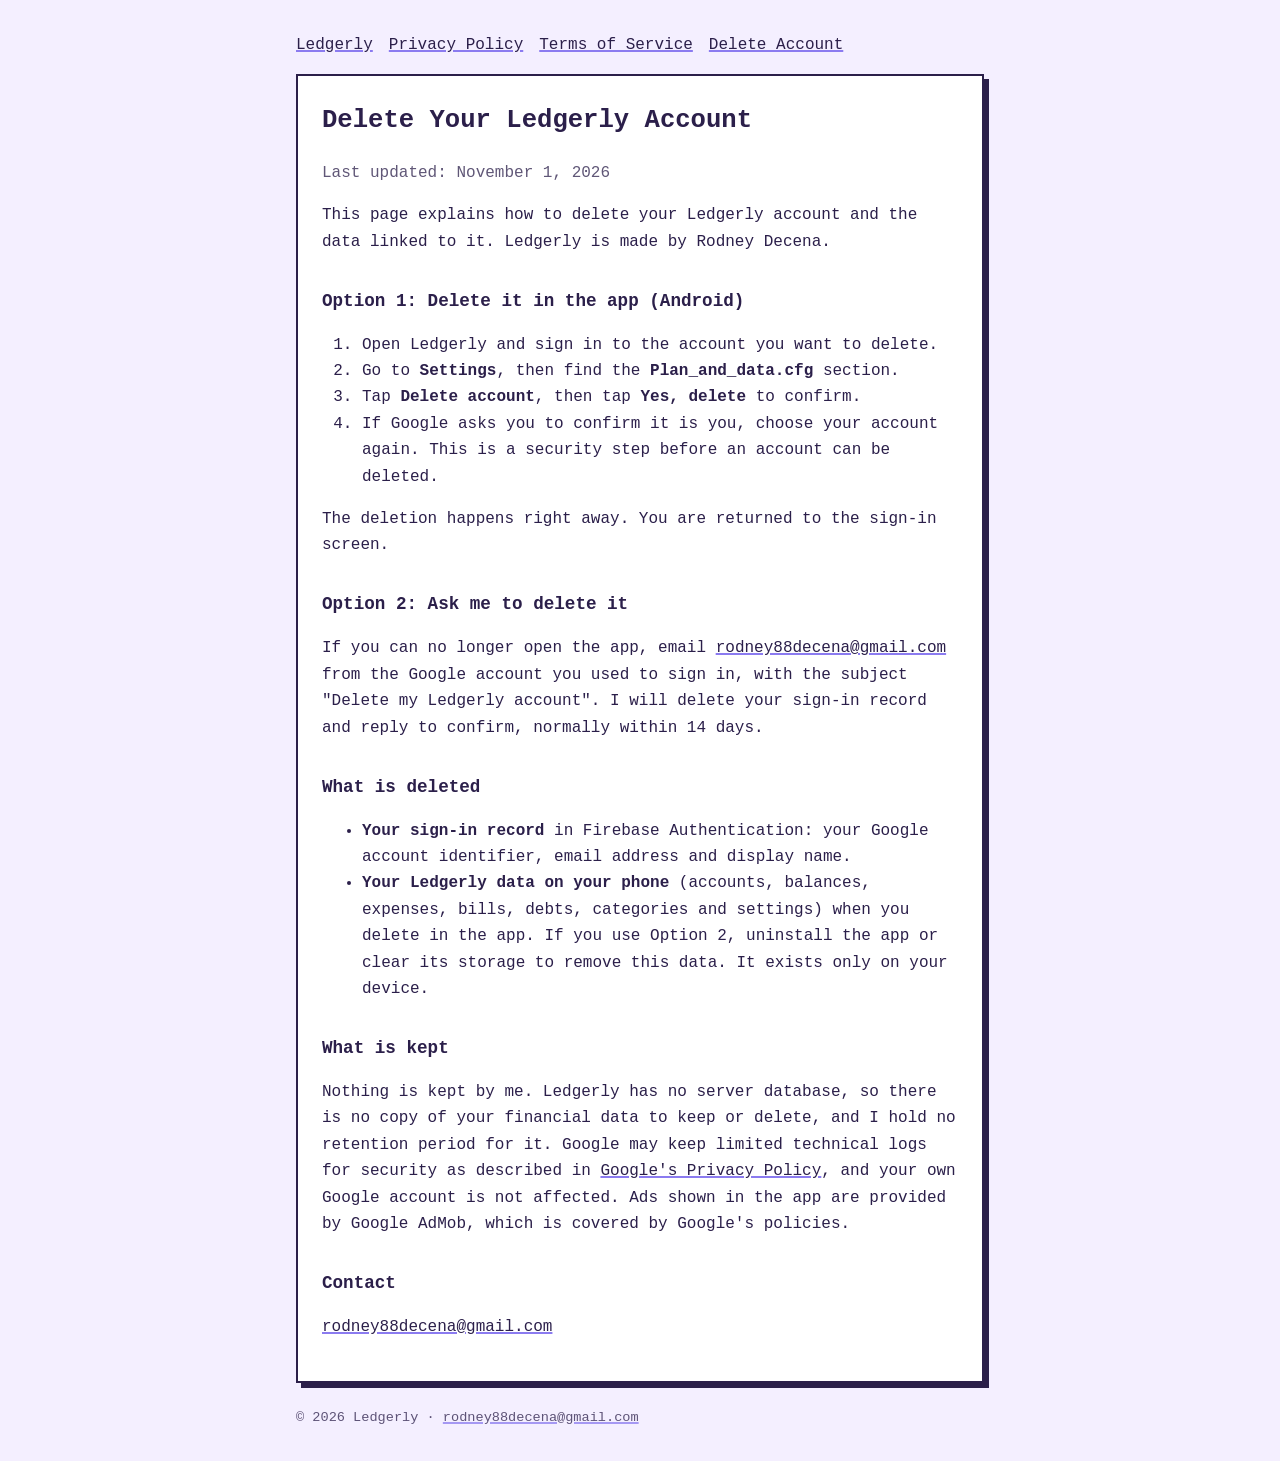
==== delete-account.html @ 393eca33 "Add account deletion page" ====
<!doctype html>
<html lang="en">
<head>
<meta charset="utf-8">
<meta name="viewport" content="width=device-width, initial-scale=1">
<title>Delete Your Account · Ledgerly</title>
<link rel="stylesheet" href="style.css">
</head>
<body>
<main>
<nav><a href="index.html">Ledgerly</a><a href="privacy.html">Privacy Policy</a><a href="terms.html">Terms of Service</a><a href="delete-account.html">Delete Account</a></nav>
<div class="card">
<h1>Delete Your Ledgerly Account</h1>
<p class="muted">Last updated: November 1, 2026</p>
<p>This page explains how to delete your Ledgerly account and the data linked to it. Ledgerly is made by Rodney Decena.</p>

<h2>Option 1: Delete it in the app (Android)</h2>
<ol>
<li>Open Ledgerly and sign in to the account you want to delete.</li>
<li>Go to <strong>Settings</strong>, then find the <strong>Plan_and_data.cfg</strong> section.</li>
<li>Tap <strong>Delete account</strong>, then tap <strong>Yes, delete</strong> to confirm.</li>
<li>If Google asks you to confirm it is you, choose your account again. This is a security step before an account can be deleted.</li>
</ol>
<p>The deletion happens right away. You are returned to the sign-in screen.</p>

<h2>Option 2: Ask me to delete it</h2>
<p>If you can no longer open the app, email <a href="mailto:rodney88decena@gmail.com">rodney88decena@gmail.com</a> from the Google account you used to sign in, with the subject "Delete my Ledgerly account". I will delete your sign-in record and reply to confirm, normally within 14 days.</p>

<h2>What is deleted</h2>
<ul>
<li><strong>Your sign-in record</strong> in Firebase Authentication: your Google account identifier, email address and display name.</li>
<li><strong>Your Ledgerly data on your phone</strong> (accounts, balances, expenses, bills, debts, categories and settings) when you delete in the app. If you use Option 2, uninstall the app or clear its storage to remove this data. It exists only on your device.</li>
</ul>

<h2>What is kept</h2>
<p>Nothing is kept by me. Ledgerly has no server database, so there is no copy of your financial data to keep or delete, and I hold no retention period for it. Google may keep limited technical logs for security as described in <a href="https://policies.google.com/privacy">Google's Privacy Policy</a>, and your own Google account is not affected. Ads shown in the app are provided by Google AdMob, which is covered by Google's policies.</p>

<h2>Contact</h2>
<p><a href="mailto:rodney88decena@gmail.com">rodney88decena@gmail.com</a></p>
</div>
<footer class="muted">&copy; 2026 Ledgerly &middot; <a href="mailto:rodney88decena@gmail.com">rodney88decena@gmail.com</a></footer>
</main>
</body>
</html>
---- style.css ----
:root { --ink:#2b1f4a; --bg:#f4efff; --card:#ffffff; --accent:#8b7bf0; }
* { box-sizing: border-box; }
body { margin:0; background:var(--bg); color:var(--ink); font:16px/1.65 ui-monospace, "SF Mono", Menlo, Consolas, monospace; }
main { max-width:720px; margin:32px auto; padding:0 16px; }
.card { background:var(--card); border:2px solid var(--ink); box-shadow:5px 5px 0 var(--ink); padding:24px; }
h1 { margin-top:0; font-size:1.6rem; }
h2 { font-size:1.1rem; margin-top:1.8em; }
a { color:var(--ink); text-decoration-color:var(--accent); text-decoration-thickness:2px; }
nav { display:flex; gap:16px; flex-wrap:wrap; margin-bottom:16px; }
footer { margin:24px 0; font-size:.85rem; }
.muted { opacity:.75; }
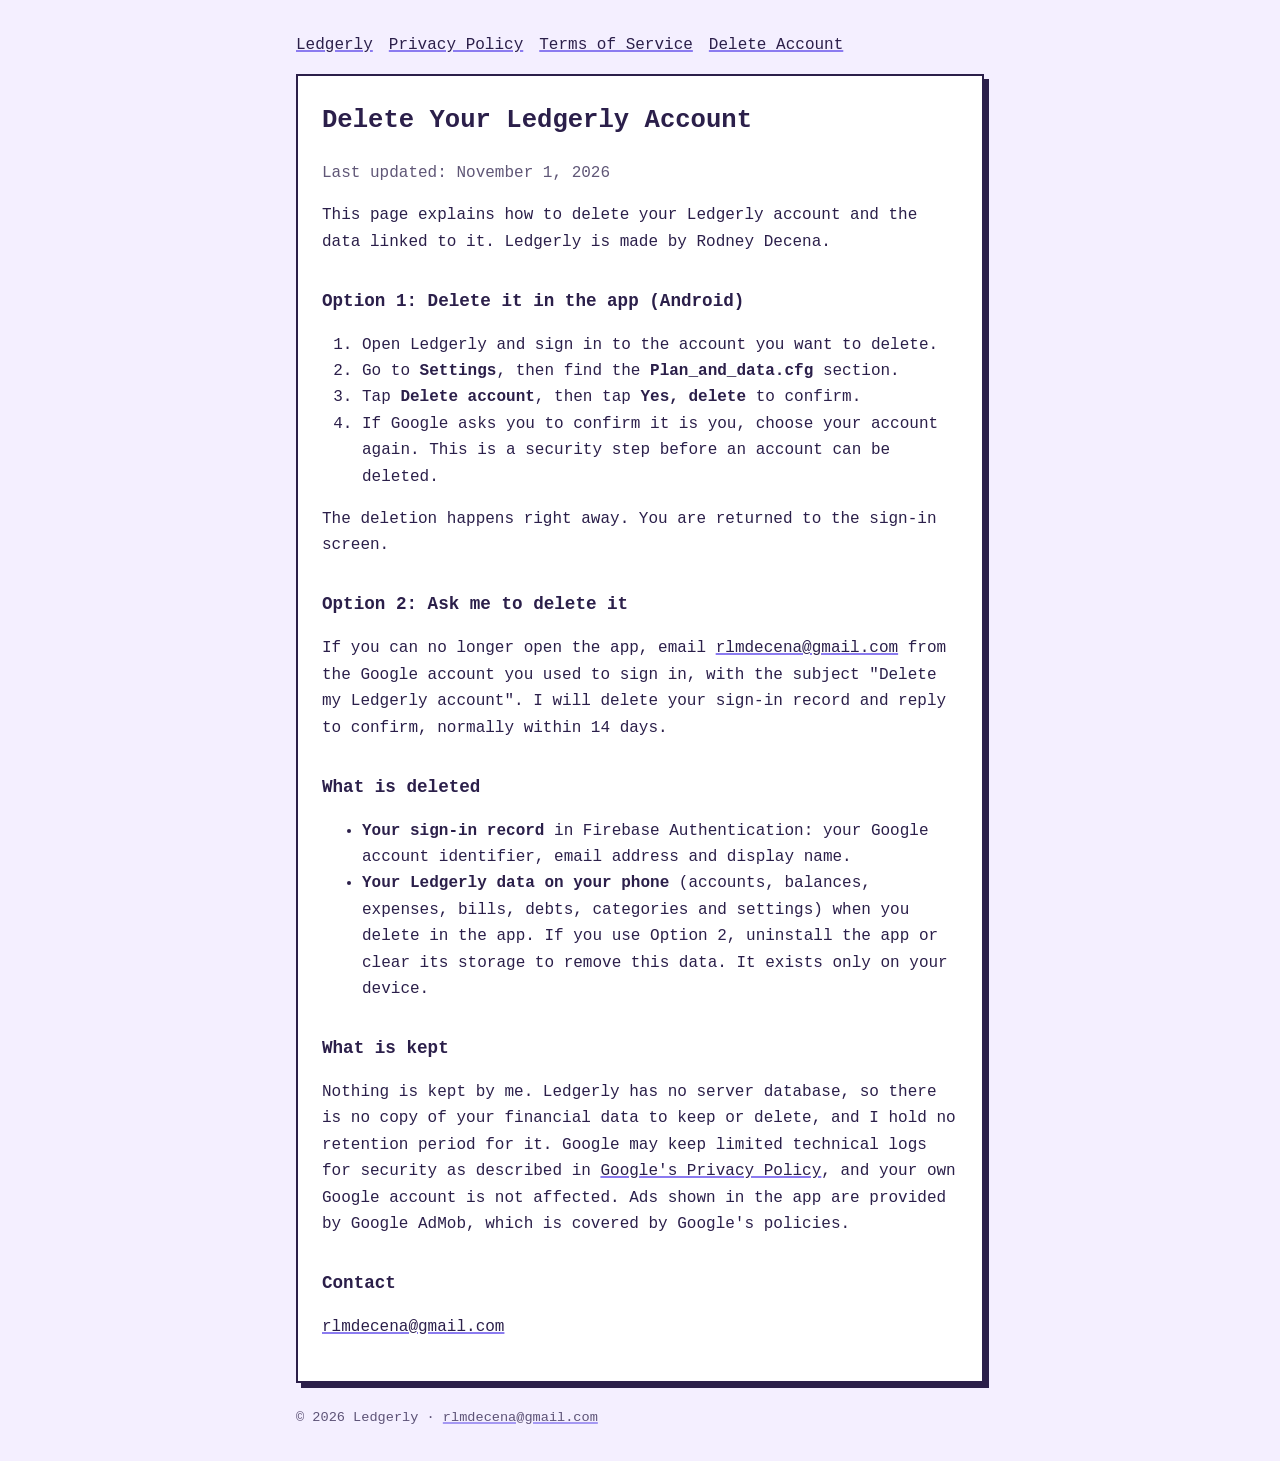
==== commit d5cc48e0: "Update email address" ====
--- a/delete-account.html
+++ b/delete-account.html
@@ -1,44 +1,90 @@
 <!doctype html>
 <html lang="en">
-<head>
-<meta charset="utf-8">
-<meta name="viewport" content="width=device-width, initial-scale=1">
-<title>Delete Your Account · Ledgerly</title>
-<link rel="stylesheet" href="style.css">
-</head>
-<body>
-<main>
-<nav><a href="index.html">Ledgerly</a><a href="privacy.html">Privacy Policy</a><a href="terms.html">Terms of Service</a><a href="delete-account.html">Delete Account</a></nav>
-<div class="card">
-<h1>Delete Your Ledgerly Account</h1>
-<p class="muted">Last updated: November 1, 2026</p>
-<p>This page explains how to delete your Ledgerly account and the data linked to it. Ledgerly is made by Rodney Decena.</p>
+  <head>
+    <meta charset="utf-8" />
+    <meta name="viewport" content="width=device-width, initial-scale=1" />
+    <title>Delete Your Account · Ledgerly</title>
+    <link rel="stylesheet" href="style.css" />
+  </head>
+  <body>
+    <main>
+      <nav>
+        <a href="index.html">Ledgerly</a
+        ><a href="privacy.html">Privacy Policy</a
+        ><a href="terms.html">Terms of Service</a
+        ><a href="delete-account.html">Delete Account</a>
+      </nav>
+      <div class="card">
+        <h1>Delete Your Ledgerly Account</h1>
+        <p class="muted">Last updated: November 1, 2026</p>
+        <p>
+          This page explains how to delete your Ledgerly account and the data
+          linked to it. Ledgerly is made by Rodney Decena.
+        </p>
 
-<h2>Option 1: Delete it in the app (Android)</h2>
-<ol>
-<li>Open Ledgerly and sign in to the account you want to delete.</li>
-<li>Go to <strong>Settings</strong>, then find the <strong>Plan_and_data.cfg</strong> section.</li>
-<li>Tap <strong>Delete account</strong>, then tap <strong>Yes, delete</strong> to confirm.</li>
-<li>If Google asks you to confirm it is you, choose your account again. This is a security step before an account can be deleted.</li>
-</ol>
-<p>The deletion happens right away. You are returned to the sign-in screen.</p>
+        <h2>Option 1: Delete it in the app (Android)</h2>
+        <ol>
+          <li>Open Ledgerly and sign in to the account you want to delete.</li>
+          <li>
+            Go to <strong>Settings</strong>, then find the
+            <strong>Plan_and_data.cfg</strong> section.
+          </li>
+          <li>
+            Tap <strong>Delete account</strong>, then tap
+            <strong>Yes, delete</strong> to confirm.
+          </li>
+          <li>
+            If Google asks you to confirm it is you, choose your account again.
+            This is a security step before an account can be deleted.
+          </li>
+        </ol>
+        <p>
+          The deletion happens right away. You are returned to the sign-in
+          screen.
+        </p>
 
-<h2>Option 2: Ask me to delete it</h2>
-<p>If you can no longer open the app, email <a href="mailto:rodney88decena@gmail.com">rodney88decena@gmail.com</a> from the Google account you used to sign in, with the subject "Delete my Ledgerly account". I will delete your sign-in record and reply to confirm, normally within 14 days.</p>
+        <h2>Option 2: Ask me to delete it</h2>
+        <p>
+          If you can no longer open the app, email
+          <a href="mailto:rlmdecena@gmail.com">rlmdecena@gmail.com</a> from the
+          Google account you used to sign in, with the subject "Delete my
+          Ledgerly account". I will delete your sign-in record and reply to
+          confirm, normally within 14 days.
+        </p>
 
-<h2>What is deleted</h2>
-<ul>
-<li><strong>Your sign-in record</strong> in Firebase Authentication: your Google account identifier, email address and display name.</li>
-<li><strong>Your Ledgerly data on your phone</strong> (accounts, balances, expenses, bills, debts, categories and settings) when you delete in the app. If you use Option 2, uninstall the app or clear its storage to remove this data. It exists only on your device.</li>
-</ul>
+        <h2>What is deleted</h2>
+        <ul>
+          <li>
+            <strong>Your sign-in record</strong> in Firebase Authentication:
+            your Google account identifier, email address and display name.
+          </li>
+          <li>
+            <strong>Your Ledgerly data on your phone</strong> (accounts,
+            balances, expenses, bills, debts, categories and settings) when you
+            delete in the app. If you use Option 2, uninstall the app or clear
+            its storage to remove this data. It exists only on your device.
+          </li>
+        </ul>
 
-<h2>What is kept</h2>
-<p>Nothing is kept by me. Ledgerly has no server database, so there is no copy of your financial data to keep or delete, and I hold no retention period for it. Google may keep limited technical logs for security as described in <a href="https://policies.google.com/privacy">Google's Privacy Policy</a>, and your own Google account is not affected. Ads shown in the app are provided by Google AdMob, which is covered by Google's policies.</p>
+        <h2>What is kept</h2>
+        <p>
+          Nothing is kept by me. Ledgerly has no server database, so there is no
+          copy of your financial data to keep or delete, and I hold no retention
+          period for it. Google may keep limited technical logs for security as
+          described in
+          <a href="https://policies.google.com/privacy"
+            >Google's Privacy Policy</a
+          >, and your own Google account is not affected. Ads shown in the app
+          are provided by Google AdMob, which is covered by Google's policies.
+        </p>
 
-<h2>Contact</h2>
-<p><a href="mailto:rodney88decena@gmail.com">rodney88decena@gmail.com</a></p>
-</div>
-<footer class="muted">&copy; 2026 Ledgerly &middot; <a href="mailto:rodney88decena@gmail.com">rodney88decena@gmail.com</a></footer>
-</main>
-</body>
+        <h2>Contact</h2>
+        <p><a href="mailto:rlmdecena@gmail.com">rlmdecena@gmail.com</a></p>
+      </div>
+      <footer class="muted">
+        &copy; 2026 Ledgerly &middot;
+        <a href="mailto:rlmdecena@gmail.com">rlmdecena@gmail.com</a>
+      </footer>
+    </main>
+  </body>
 </html>
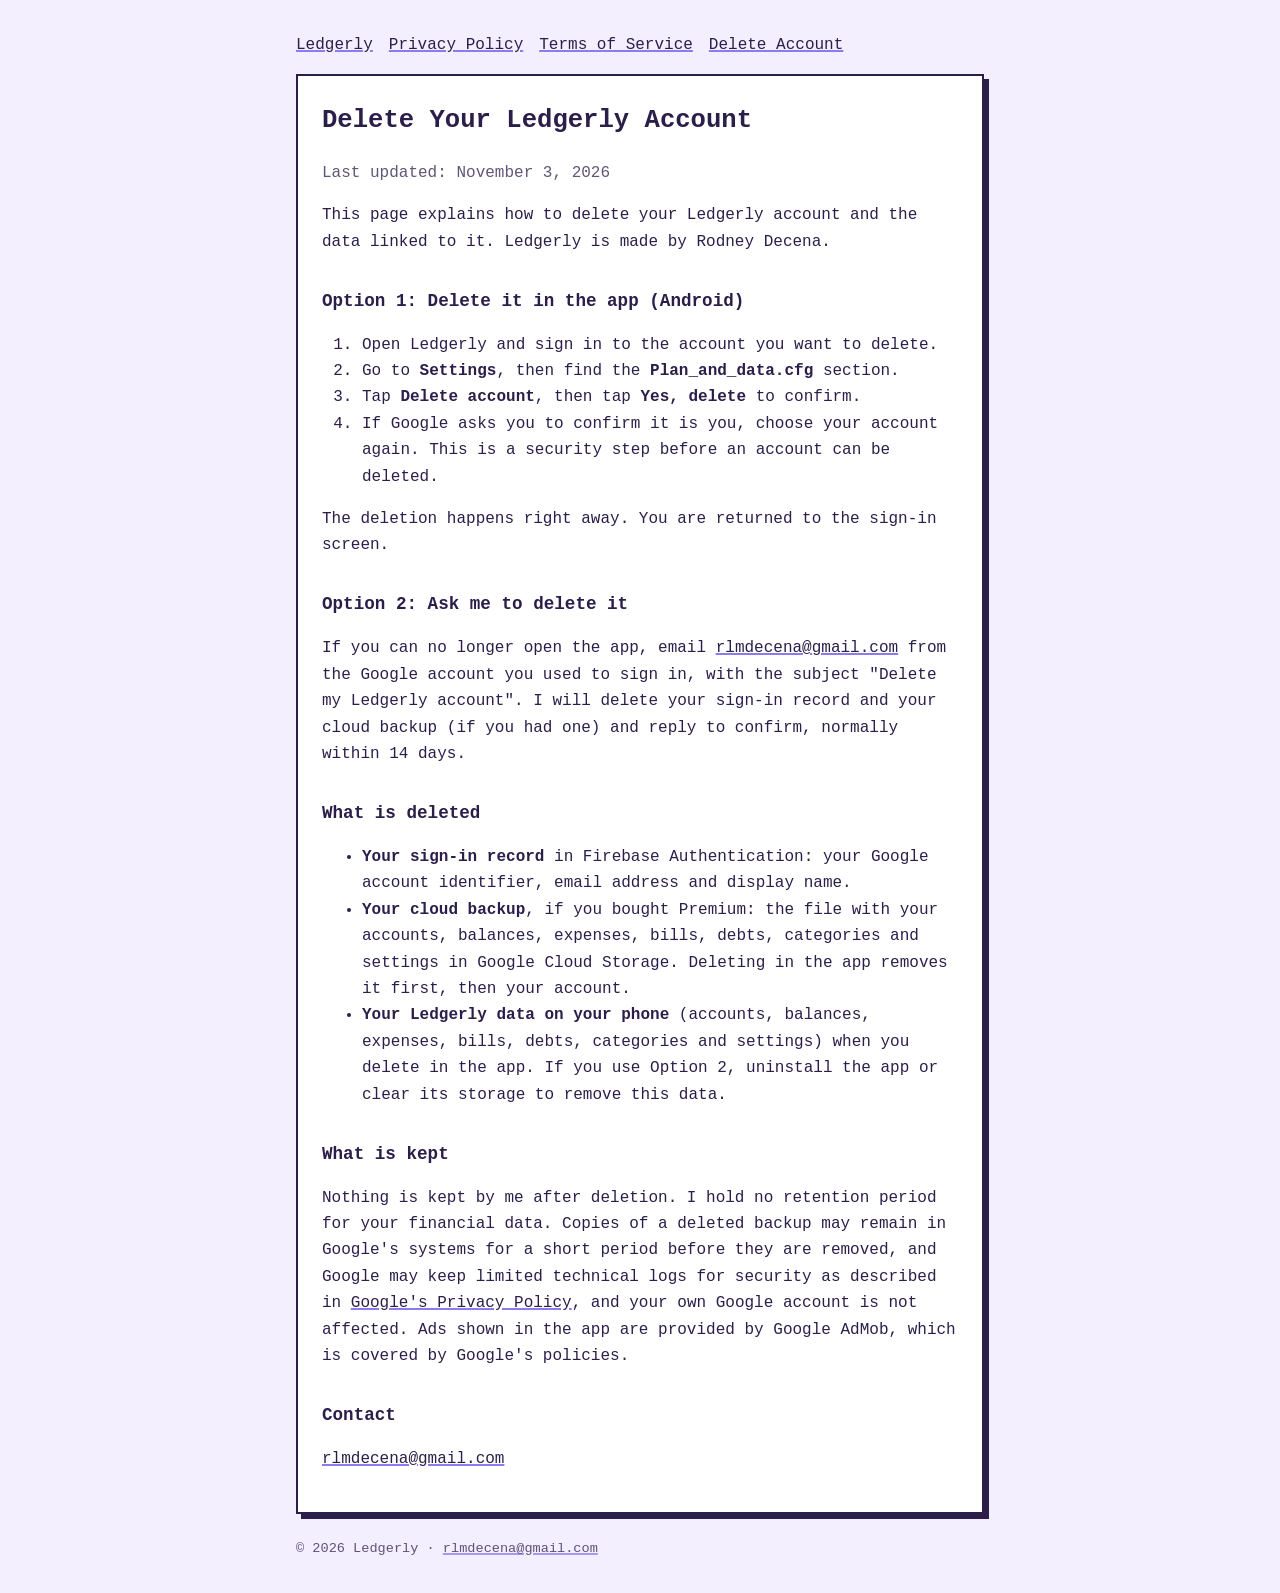
==== commit ffee84b2: "Describe Premium cloud backup in privacy, terms and delete-account pages" ====
--- a/delete-account.html
+++ b/delete-account.html
@@ -16,7 +16,7 @@
       </nav>
       <div class="card">
         <h1>Delete Your Ledgerly Account</h1>
-        <p class="muted">Last updated: November 1, 2026</p>
+        <p class="muted">Last updated: November 3, 2026</p>
         <p>
           This page explains how to delete your Ledgerly account and the data
           linked to it. Ledgerly is made by Rodney Decena.
@@ -48,8 +48,8 @@
           If you can no longer open the app, email
           <a href="mailto:rlmdecena@gmail.com">rlmdecena@gmail.com</a> from the
           Google account you used to sign in, with the subject "Delete my
-          Ledgerly account". I will delete your sign-in record and reply to
-          confirm, normally within 14 days.
+          Ledgerly account". I will delete your sign-in record and your cloud backup
+          (if you had one) and reply to confirm, normally within 14 days.
         </p>
 
         <h2>What is deleted</h2>
@@ -59,19 +59,25 @@
             your Google account identifier, email address and display name.
           </li>
           <li>
+            <strong>Your cloud backup</strong>, if you bought Premium: the file
+            with your accounts, balances, expenses, bills, debts, categories and
+            settings in Google Cloud Storage. Deleting in the app removes it
+            first, then your account.
+          </li>
+          <li>
             <strong>Your Ledgerly data on your phone</strong> (accounts,
             balances, expenses, bills, debts, categories and settings) when you
             delete in the app. If you use Option 2, uninstall the app or clear
-            its storage to remove this data. It exists only on your device.
+            its storage to remove this data.
           </li>
         </ul>
 
         <h2>What is kept</h2>
         <p>
-          Nothing is kept by me. Ledgerly has no server database, so there is no
-          copy of your financial data to keep or delete, and I hold no retention
-          period for it. Google may keep limited technical logs for security as
-          described in
+          Nothing is kept by me after deletion. I hold no retention period for
+          your financial data. Copies of a deleted backup may remain in Google's
+          systems for a short period before they are removed, and Google may
+          keep limited technical logs for security as described in
           <a href="https://policies.google.com/privacy"
             >Google's Privacy Policy</a
           >, and your own Google account is not affected. Ads shown in the app
